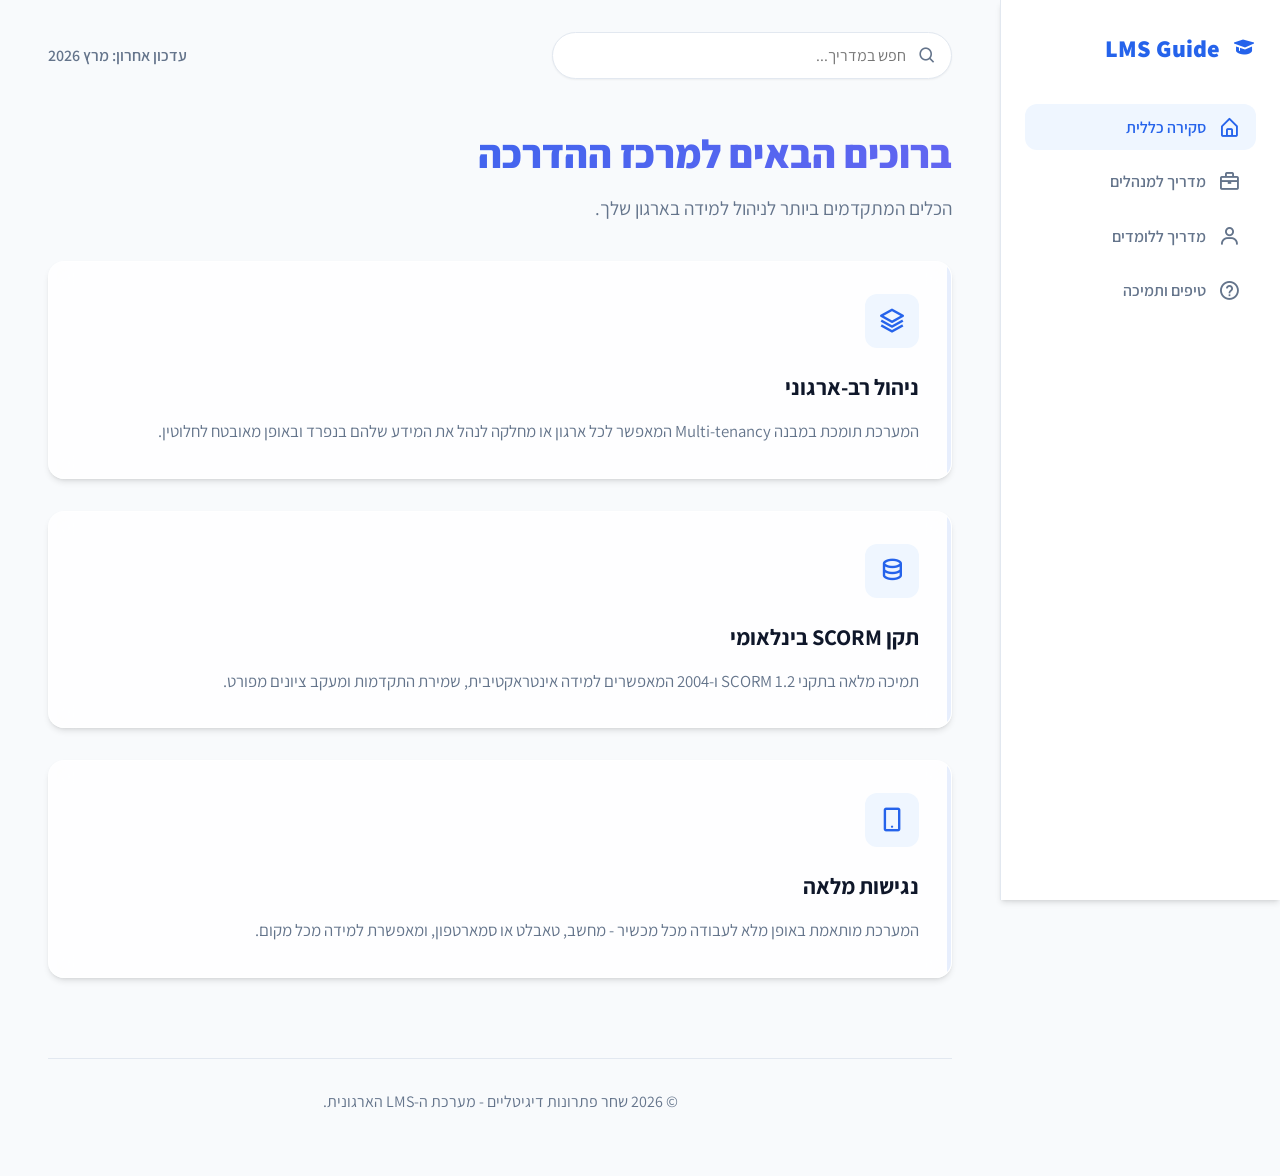
==== user_guide.html @ 354153dd "big update" ====
<!DOCTYPE html>
<html lang="he" dir="rtl">
<head>
    <meta charset="UTF-8">
    <meta name="viewport" content="width=device-width, initial-scale=1.0">
    <title>מרכז התמיכה וההדרכה - מערכת LMS</title>
    <link href="https://fonts.googleapis.com/css2?family=Assistant:wght@300;400;600;700;800&display=swap" rel="stylesheet">
    <link href='https://unpkg.com/boxicons@2.1.4/css/boxicons.min.css' rel='stylesheet'>
    <style>
        :root {
            --primary: #2563eb;
            --primary-light: #eff6ff;
            --secondary: #64748b;
            --success: #10b981;
            --accent: #f59e0b;
            --bg-main: #f8fafc;
            --sidebar-bg: #ffffff;
            --card-bg: rgba(255, 255, 255, 0.8);
            --border-color: #e2e8f0;
            --text-dark: #0f172a;
            --text-muted: #64748b;
            --shadow-sm: 0 1px 2px 0 rgb(0 0 0 / 0.05);
            --shadow-md: 0 4px 6px -1px rgb(0 0 0 / 0.1), 0 2px 4px -2px rgb(0 0 0 / 0.1);
            --shadow-lg: 0 10px 15px -3px rgb(0 0 0 / 0.1), 0 4px 6px -4px rgb(0 0 0 / 0.1);
            --radius: 16px;
        }

        * {
            margin: 0;
            padding: 0;
            box-sizing: border-box;
            transition: all 0.2s ease;
        }

        body {
            font-family: 'Assistant', sans-serif;
            background-color: var(--bg-main);
            color: var(--text-dark);
            display: flex;
            min-height: 100vh;
            overflow-x: hidden;
        }

        /* Sidebar */
        .sidebar {
            width: 280px;
            background: var(--sidebar-bg);
            border-left: 1px solid var(--border-color);
            padding: 2rem 1.5rem;
            position: fixed;
            height: 100vh;
            right: 0;
            top: 0;
            z-index: 100;
            box-shadow: var(--shadow-md);
        }

        .logo {
            display: flex;
            align-items: center;
            gap: 12px;
            font-size: 1.5rem;
            font-weight: 800;
            color: var(--primary);
            margin-bottom: 2.5rem;
        }

        .nav-menu {
            list-style: none;
        }

        .nav-item {
            margin-bottom: 8px;
        }

        .nav-link {
            display: flex;
            align-items: center;
            gap: 12px;
            padding: 12px 16px;
            text-decoration: none;
            color: var(--secondary);
            border-radius: 12px;
            font-weight: 600;
            cursor: pointer;
        }

        .nav-link:hover, .nav-link.active {
            background: var(--primary-light);
            color: var(--primary);
        }

        .nav-link i {
            font-size: 1.4rem;
        }

        /* Main Content */
        .main-content {
            flex: 1;
            margin-right: 280px;
            padding: 2rem 3rem;
        }

        /* Search Header */
        .page-header {
            margin-bottom: 3rem;
            display: flex;
            justify-content: space-between;
            align-items: center;
        }

        .search-box {
            position: relative;
            width: 400px;
        }

        .search-box input {
            width: 100%;
            padding: 12px 45px 12px 15px;
            border-radius: 50px;
            border: 1px solid var(--border-color);
            background: white;
            font-family: inherit;
            font-size: 1rem;
            box-shadow: var(--shadow-sm);
        }

        .search-box input:focus {
            outline: none;
            border-color: var(--primary);
            box-shadow: 0 0 0 4px rgba(37, 99, 235, 0.1);
        }

        .search-box i {
            position: absolute;
            right: 15px;
            top: 50%;
            transform: translateY(-50%);
            color: var(--secondary);
            font-size: 1.2rem;
        }

        /* Section Styling */
        .section {
            display: none;
            animation: fadeIn 0.4s ease-out;
        }

        .section.active {
            display: block;
        }

        @keyframes fadeIn {
            from { opacity: 0; transform: translateY(10px); }
            to { opacity: 1; transform: translateY(0); }
        }

        h1 {
            font-size: 2.5rem;
            font-weight: 800;
            margin-bottom: 1rem;
            background: linear-gradient(135deg, var(--primary), #6366f1);
            -webkit-background-clip: text;
            -webkit-text-fill-color: transparent;
        }

        .subtitle {
            font-size: 1.2rem;
            color: var(--text-muted);
            margin-bottom: 2.5rem;
        }

        /* Cards Grid */
        .grid {
            display: grid;
            grid-template-cols: repeat(auto-fit, minmax(320px, 1fr));
            gap: 2rem;
        }

        .card {
            background: var(--card-bg);
            backdrop-filter: blur(12px);
            -webkit-backdrop-filter: blur(12px);
            border: 1px solid rgba(255, 255, 255, 0.5);
            border-radius: var(--radius);
            padding: 2rem;
            box-shadow: var(--shadow-md);
            position: relative;
            overflow: hidden;
        }

        .card:hover {
            transform: translateY(-8px);
            box-shadow: var(--shadow-lg);
            border-color: var(--primary);
        }

        .card::before {
            content: '';
            position: absolute;
            top: 0;
            right: 0;
            width: 4px;
            height: 100%;
            background: var(--primary);
            opacity: 0.1;
        }

        .card-icon {
            width: 54px;
            height: 54px;
            background: var(--primary-light);
            color: var(--primary);
            border-radius: 12px;
            display: flex;
            align-items: center;
            justify-content: center;
            font-size: 1.8rem;
            margin-bottom: 1.5rem;
        }

        .card h3 {
            font-size: 1.4rem;
            font-weight: 700;
            margin-bottom: 1rem;
        }

        .card p {
            color: var(--text-muted);
            line-height: 1.7;
            font-size: 1.05rem;
        }

        /* Steps */
        .steps-container {
            margin-top: 2rem;
        }

        .step-item {
            display: flex;
            gap: 20px;
            margin-bottom: 2rem;
            padding: 1.5rem;
            background: white;
            border-radius: 16px;
            border: 1px solid var(--border-color);
        }

        .step-count {
            width: 40px;
            height: 40px;
            background: var(--primary);
            color: white;
            border-radius: 50%;
            display: flex;
            align-items: center;
            justify-content: center;
            font-weight: 800;
            flex-shrink: 0;
            box-shadow: 0 4px 10px rgba(37, 99, 235, 0.3);
        }

        .step-content h4 {
            font-size: 1.2rem;
            margin-bottom: 8px;
            font-weight: 700;
        }

        /* Tips */
        .tips-panel {
            background: linear-gradient(135deg, #1e293b, #0f172a);
            color: white;
            padding: 2.5rem;
            border-radius: 20px;
            margin-top: 3rem;
            display: flex;
            gap: 2rem;
            align-items: center;
        }

        .tips-panel i {
            font-size: 4rem;
            color: var(--accent);
        }

        .tips-list {
            list-style: none;
        }

        .tips-list li {
            position: relative;
            padding-right: 25px;
            margin-bottom: 12px;
        }

        .tips-list li::before {
            content: '✓';
            position: absolute;
            right: 0;
            color: var(--success);
            font-weight: bold;
        }

        /* Responsive */
        @media (max-width: 1024px) {
            .sidebar { width: 80px; padding: 2rem 0.5rem; }
            .nav-text, .logo span { display: none; }
            .main-content { margin-right: 80px; padding: 2rem; }
            .search-box { width: 100%; }
            .page-header { flex-direction: column; gap: 1rem; }
        }
    </style>
</head>
<body>

    <aside class="sidebar">
        <div class="logo">
            <i class='bx bxs-graduation'></i>
            <span>LMS Guide</span>
        </div>
        <ul class="nav-menu">
            <li class="nav-item">
                <a class="nav-link active" onclick="showSection('overview')">
                    <i class='bx bx-home-alt'></i>
                    <span class="nav-text">סקירה כללית</span>
                </a>
            </li>
            <li class="nav-item">
                <a class="nav-link" onclick="showSection('manager')">
                    <i class='bx bx-briefcase'></i>
                    <span class="nav-text">מדריך למנהלים</span>
                </a>
            </li>
            <li class="nav-item">
                <a class="nav-link" onclick="showSection('learner')">
                    <i class='bx bx-user'></i>
                    <span class="nav-text">מדריך ללומדים</span>
                </a>
            </li>
            <li class="nav-item">
                <a class="nav-link" onclick="showSection('faq')">
                    <i class='bx bx-help-circle'></i>
                    <span class="nav-text">טיפים ותמיכה</span>
                </a>
            </li>
        </ul>
    </aside>

    <main class="main-content">
        <header class="page-header">
            <div class="search-box">
                <i class='bx bx-search'></i>
                <input type="text" id="searchInput" placeholder="חפש במדריך..." onkeyup="searchContent()">
            </div>
            <div style="font-weight: 600; color: var(--secondary);">עדכון אחרון: מרץ 2026</div>
        </header>

        <!-- Section: Overview -->
        <section id="overview" class="section active">
            <h1>ברוכים הבאים למרכז ההדרכה</h1>
            <p class="subtitle">הכלים המתקדמים ביותר לניהול למידה בארגון שלך.</p>
            
            <div class="grid">
                <div class="card">
                    <div class="card-icon"><i class='bx bx-layer'></i></div>
                    <h3>ניהול רב-ארגוני</h3>
                    <p>המערכת תומכת במבנה Multi-tenancy המאפשר לכל ארגון או מחלקה לנהל את המידע שלהם בנפרד ובאופן מאובטח לחלוטין.</p>
                </div>
                <div class="card">
                    <div class="card-icon"><i class='bx bx-data'></i></div>
                    <h3>תקן SCORM בינלאומי</h3>
                    <p>תמיכה מלאה בתקני SCORM 1.2 ו-2004 המאפשרים למידה אינטראקטיבית, שמירת התקדמות ומעקב ציונים מפורט.</p>
                </div>
                <div class="card">
                    <div class="card-icon"><i class='bx bx-mobile-alt'></i></div>
                    <h3>נגישות מלאה</h3>
                    <p>המערכת מותאמת באופן מלא לעבודה מכל מכשיר - מחשב, טאבלט או סמארטפון, ומאפשרת למידה מכל מקום.</p>
                </div>
            </div>
        </section>

        <!-- Section: Manager -->
        <section id="manager" class="section">
            <h1>מדריך למנהלי הדרכה</h1>
            <p class="subtitle">ניהול משתמשים, הקצאת תכנים והפקת דוחות ביצועים.</p>

            <div class="grid">
                <div class="card">
                    <div class="card-icon"><i class='bx bx-group'></i></div>
                    <h3>ניהול עובדים</h3>
                    <p>הוספת עובדים חדשים, ניהול מחלקות ואיפוס סיסמאות בקלות דרך ממשק הניהול של הארגון.</p>
                </div>
                <div class="card">
                    <div class="card-icon"><i class='bx bx-upload'></i></div>
                    <h3>העלאת תכנים</h3>
                    <p>העלאת קבצי ZIP של לומדות. המערכת מפרקת ומאנדקסת את קבצי ה-SCORM באופן אוטומטי.</p>
                </div>
                <div class="card">
                    <div class="card-icon"><i class='bx bx-line-chart'></i></div>
                    <h3>ניתוח נתונים</h3>
                    <p>דוחות התקדמות בזמן אמת - מי התחיל, מי סיים, ציונים ממוצעים וזמן שהושקע בכל פרק למידה.</p>
                </div>
            </div>
        </section>

        <!-- Section: Learner -->
        <section id="learner" class="section">
            <h1>מדריך ללומד</h1>
            <p class="subtitle">כך תפיקו את המקסימום מחוויית הלמידה הדיגיטלית שלכם.</p>

            <div class="steps-container">
                <div class="step-item">
                    <div class="step-count">1</div>
                    <div class="step-content">
                        <h4>כניסה למערכת</h4>
                        <p>התחברו עם שם המשתמש והסיסמה שקיבלתם ממנהל ההדרכה. מומלץ לשנות את הסיסמה בכניסה הראשונה.</p>
                    </div>
                </div>
                <div class="step-item">
                    <div class="step-count">2</div>
                    <div class="step-content">
                        <h4>לוח הלומדות שלי</h4>
                        <p>במסך הראשי תמצאו את כל ההדרכות שהוקצו לכם. תוכלו לראות את אחוז ההתקדמות בכל לומדה.</p>
                    </div>
                </div>
                <div class="step-item">
                    <div class="step-count">3</div>
                    <div class="step-content">
                        <h4>למידה רציפה (Bookmark)</h4>
                        <p>המערכת שומרת אוטומטית היכן עצרתם. גם אם תסגרו את הדפדפן באמצע, תוכלו לחזור בדיוק לאותה נקודה.</p>
                    </div>
                </div>
            </div>
        </section>

        <!-- Section: FAQ/Tips -->
        <section id="faq" class="section">
            <h1>טיפים ותמיכה טכנית</h1>
            <p class="subtitle">עצות למידה מוצלחת ופתרון בעיות נפוצות.</p>

            <div class="tips-panel">
                <i class='bx bx-bulb'></i>
                <div>
                    <h2>טיפים ללמידה אפקטיבית</h2>
                    <ul class="tips-list" style="margin-top: 15px;">
                        <li><strong>שימוש בדפדפן מעודכן:</strong> השתמשו ב-Chrome או Edge לחוויה מיטבית.</li>
                        <li><strong>סביבת עבודה:</strong> בצעו את הלמידה במקום שקט עם חיבור אינטרנט יציב.</li>
                        <li><strong>סיום הדרכה:</strong> הקפידו להגיע למסך הסגירה הסופי כדי לוודא שכל הנתונים נשלחו ל-LMS.</li>
                        <li><strong>תעודות:</strong> חלק מהלומדות מאפשרות הורדת תעודת סיום לאחר השלמת 100% מהתוכן.</li>
                    </ul>
                </div>
            </div>
        </section>

        <footer style="margin-top: 5rem; padding: 2rem 0; border-top: 1px solid var(--border-color); color: var(--text-muted); text-align: center;">
            &copy; 2026 שחר פתרונות דיגיטליים - מערכת ה-LMS הארגונית.
        </footer>
    </main>

    <script>
        function showSection(id) {
            // Hide all sections
            document.querySelectorAll('.section').forEach(s => s.classList.remove('active'));
            // Show selected
            document.getElementById(id).classList.add('active');
            
            // Update nav active class
            document.querySelectorAll('.nav-link').forEach(l => l.classList.remove('active'));
            event.currentTarget.classList.add('active');
            
            // Scroll to top
            window.scrollTo({ top: 0, behavior: 'smooth' });
        }

        function searchContent() {
            let input = document.getElementById('searchInput').value.toLowerCase();
            let cards = document.querySelectorAll('.card');
            let steps = document.querySelectorAll('.step-item');

            if (input === "") {
                cards.forEach(c => c.style.display = 'block');
                steps.forEach(s => s.style.display = 'flex');
                return;
            }

            cards.forEach(card => {
                let text = card.innerText.toLowerCase();
                card.style.display = text.includes(input) ? 'block' : 'none';
            });

            steps.forEach(step => {
                let text = step.innerText.toLowerCase();
                step.style.display = text.includes(input) ? 'flex' : 'none';
            });
        }
    </script>
</body>
</html>
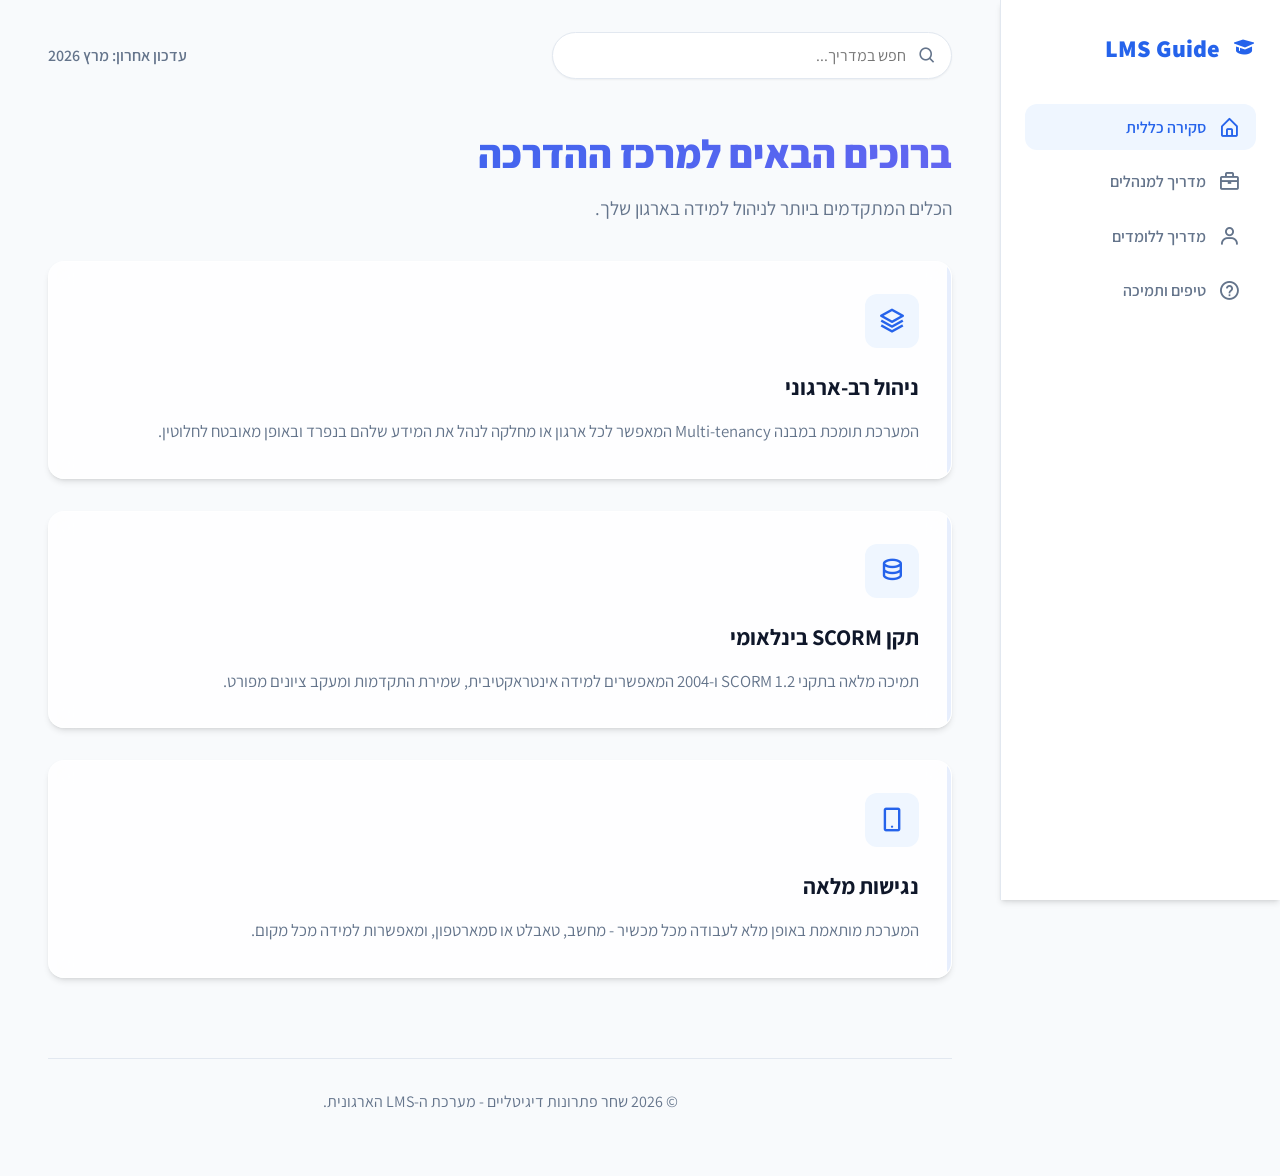
==== commit 32d5d48b: "Update login design and player behavior" ====
--- a/user_guide.html
+++ b/user_guide.html
@@ -164,6 +164,16 @@
             -webkit-text-fill-color: transparent;
         }
 
+        h2 {
+            font-size: 1.8rem;
+            font-weight: 700;
+            margin: 2rem 0 1rem;
+            color: var(--text-dark);
+            display: flex;
+            align-items: center;
+            gap: 10px;
+        }
+
         .subtitle {
             font-size: 1.2rem;
             color: var(--text-muted);
@@ -260,10 +270,26 @@
             box-shadow: 0 4px 10px rgba(37, 99, 235, 0.3);
         }
 
+        .step-content {
+            flex: 1;
+        }
+
         .step-content h4 {
             font-size: 1.2rem;
             margin-bottom: 8px;
             font-weight: 700;
+            color: var(--primary);
+        }
+
+        .step-content p {
+            line-height: 1.6;
+            color: var(--text-muted);
+        }
+
+        .step-content ul {
+            margin-top: 10px;
+            padding-right: 20px;
+            color: var(--text-muted);
         }
 
         /* Tips */
@@ -299,6 +325,17 @@
             right: 0;
             color: var(--success);
             font-weight: bold;
+        }
+
+        .badge-info {
+            background: var(--primary-light);
+            color: var(--primary);
+            padding: 4px 12px;
+            border-radius: 20px;
+            font-size: 0.85rem;
+            font-weight: 600;
+            display: inline-block;
+            margin-bottom: 10px;
         }
 
         /* Responsive */
@@ -374,31 +411,124 @@
                 <div class="card">
                     <div class="card-icon"><i class='bx bx-mobile-alt'></i></div>
                     <h3>נגישות מלאה</h3>
-                    <p>המערכת מותאמת באופן מלא לעבודה מכל מכשיר - מחשב, טאבלט או סמארטפון, ומאפשרת למידה מכל מקום.</p>
+                    <p>המערכת מותאמת באופן מלא לעבודה מכל מכשיר - מחשב, טאבלט או סמארטפון, ומאפשרות למידה מכל מקום.</p>
                 </div>
             </div>
         </section>
 
         <!-- Section: Manager -->
         <section id="manager" class="section">
-            <h1>מדריך למנהלי הדרכה</h1>
-            <p class="subtitle">ניהול משתמשים, הקצאת תכנים והפקת דוחות ביצועים.</p>
-
-            <div class="grid">
+            <h1>מדריך מקיף למנהלי הדרכה</h1>
+            <p class="subtitle">ניהול משתמשים, הקצאת תכנים, ניהול קבוצות והפקת דוחות ביצועים מתקדמים.</p>
+
+            <!-- Chapter 1: Courses -->
+            <h2><i class='bx bx-cloud-upload'></i> 1. ניהול והעלאת לומדות (SCORM)</h2>
+            <p class="text-muted mb-4">תהליך העלאת תכני למידה למערכת ופרסומם ללומדים.</p>
+            
+            <div class="steps-container">
+                <div class="step-item">
+                    <div class="step-count">1</div>
+                    <div class="step-content">
+                        <h4>הכנת הקובץ</h4>
+                        <p>וודאו שהלומדה מיוצאת כקובץ **ZIP** תואם תקן SCORM (1.2 או 2004). המערכת תזהה אוטומטית את קובץ המניפסט (imsmanifest.xml).</p>
+                    </div>
+                </div>
+                <div class="step-item">
+                    <div class="step-count">2</div>
+                    <div class="step-content">
+                        <h4>מילוי פרטי הלומדה</h4>
+                        <p>במסך "ניהול לומדות", הזינו את שם הלומדה, תיאור קצר (יוצג ללומדים) ובחרו קטגוריה רלוונטית (לדוגמה: אבטחת מידע, משאבי אנוש).</p>
+                    </div>
+                </div>
+                <div class="step-item">
+                    <div class="step-count">3</div>
+                    <div class="step-content">
+                        <h4>העלאה ופרסום</h4>
+                        <p>לחצו על "העלה ופרסם". המערכת תפרק את הקובץ, תשמור את המשאבים בענן ותהפוך את הלומדה לזמינה להקצאה.</p>
+                        <ul class="text-sm">
+                            <li>ניתן לצפות בתצוגה מקדימה לפני ההקצאה ע"י לחיצה על כפתור ה-Play.</li>
+                            <li>במידה והלומדה עודכנה, יש למחוק את הישנה ולהעלות גרסה חדשה.</li>
+                        </ul>
+                    </div>
+                </div>
+            </div>
+
+            <!-- Chapter 2: Groups -->
+            <h2><i class='bx bx-group'></i> 2. ניהול קבוצות למידה</h2>
+            <p class="text-muted mb-4">קבוצות הן הכלי היעיל ביותר לניהול למידה מחלקתית או נושאית.</p>
+
+            <div class="steps-container">
+                <div class="step-item">
+                    <div class="step-count">1</div>
+                    <div class="step-content">
+                        <h4>יצירת קבוצה</h4>
+                        <p>הזינו שם לקבוצה (לדוגמה: "צוות מכירות", "הנהלה") ולחצו על "צור קבוצה".</p>
+                    </div>
+                </div>
+                <div class="step-item">
+                    <div class="step-count">2</div>
+                    <div class="step-content">
+                        <h4>שיוך עובדים לקבוצה</h4>
+                        <p>לחצו על כפתור הניהול (גלגל שיניים) ליד שם הקבוצה. תחת "עובדים בקבוצה", לחצו על "הוסף עובד" ובחרו את העובדים הרצויים מהרשימה הארגונית.</p>
+                    </div>
+                </div>
+                <div class="step-item">
+                    <div class="step-count">3</div>
+                    <div class="step-content">
+                        <h4>הקצאת לומדות לקבוצה</h4>
+                        <p>באותו מסך ניהול קבוצה, תחת "לומדות שהוקצו", לחצו על "הקצה לומדה". כל עובד שמשוייך לקבוצה זו יקבל אוטומטית את הלומדה ללוח הלמידה שלו.</p>
+                        <div class="badge-info mt-2">טיפ: שיוך עובד חדש לקבוצה קיימת יקצה לו באופן אוטומטי את כל הלומדות המשוייכות לקבוצה.</div>
+                    </div>
+                </div>
+            </div>
+
+            <!-- Chapter 3: Users -->
+            <h2><i class='bx bx-user-plus'></i> 3. ניהול עובדים (משתמשים)</h2>
+            <p class="text-muted mb-4">יצירה, עריכה וניהול הרשאות של הלומדים בארגון.</p>
+
+            <div class="steps-container">
+                <div class="step-item">
+                    <div class="step-count">1</div>
+                    <div class="step-content">
+                        <h4>יצירת משתמש בודד</h4>
+                        <p>הזינו שם מלא, אימייל, טלפון וסיסמה ראשונית. בחרו תפקיד: **לומד** (גישה לתכנים בלבד) או **מנהל הדרכה** (גישה לממשק הניהול).</p>
+                    </div>
+                </div>
+                <div class="step-item">
+                    <div class="step-count">2</div>
+                    <div class="step-content">
+                        <h4>פעולות קבוצתיות (Bulk Actions)</h4>
+                        <p>ניתן לסמן מספר משתמשים בטבלה ולבצע פעולות משותפות כגון: שיוך קבוצתי לקבוצה, מחיקה קבוצתית או העברה בין ארגונים.</p>
+                    </div>
+                </div>
+                <div class="step-item">
+                    <div class="step-count">3</div>
+                    <div class="step-content">
+                        <h4>איפוס נתונים וסיסמאות</h4>
+                        <p>ניתן לאפס סיסמה ע"י עריכת המשתמש. כמו כן, ניתן לאפס את התקדמות הלמידה של עובד ספציפי (לביצוע הדרכה חוזרת) או לאפס את כלל הנתונים הארגוניים במכה אחת.</p>
+                    </div>
+                </div>
+            </div>
+
+            <!-- Chapter 4: Reports -->
+            <h2><i class='bx bx-line-chart'></i> 4. דוחות ומעקב למידה</h2>
+            <p class="text-muted mb-4">ניתוח נתונים בזמן אמת וייצוא לצורך בקרה ארגונית.</p>
+
+            <div class="grid" style="margin-top: 1rem;">
                 <div class="card">
-                    <div class="card-icon"><i class='bx bx-group'></i></div>
-                    <h3>ניהול עובדים</h3>
-                    <p>הוספת עובדים חדשים, ניהול מחלקות ואיפוס סיסמאות בקלות דרך ממשק הניהול של הארגון.</p>
+                    <div class="card-icon"><i class='bx bx-pie-chart-alt'></i></div>
+                    <h3>סטטיסטיקה חיה</h3>
+                    <p>צפו בכמות הלומדים הפעילים, אחוז ההשלמות וזמן הלמידה הממוצע ברמת הארגון או הקבוצה.</p>
                 </div>
                 <div class="card">
-                    <div class="card-icon"><i class='bx bx-upload'></i></div>
-                    <h3>העלאת תכנים</h3>
-                    <p>העלאת קבצי ZIP של לומדות. המערכת מפרקת ומאנדקסת את קבצי ה-SCORM באופן אוטומטי.</p>
+                    <div class="card-icon"><i class='bx bx-export'></i></div>
+                    <h3>ייצוא נתונים</h3>
+                    <p>ייצאו דוחות מפורטים בפורמט **Excel**, **CSV** או **PDF**. הדוח כולל שמות, ציונים, סטטוסי התקדמות ותאריכי סיום.</p>
                 </div>
                 <div class="card">
-                    <div class="card-icon"><i class='bx bx-line-chart'></i></div>
-                    <h3>ניתוח נתונים</h3>
-                    <p>דוחות התקדמות בזמן אמת - מי התחיל, מי סיים, ציונים ממוצעים וזמן שהושקע בכל פרק למידה.</p>
+                    <div class="card-icon"><i class='bx bx-edit-alt'></i></div>
+                    <h3>ניהול ידני</h3>
+                    <p>למנהלים יש הרשאה לערוך ידנית סטטוסי התקדמות או ציונים במקרים חריגים דרך כפתור העריכה בטבלת המעקב.</p>
                 </div>
             </div>
         </section>
@@ -450,6 +580,24 @@
                     </ul>
                 </div>
             </div>
+
+            <div class="card mt-6" style="background: white;">
+                <h3>שאלות נפוצות (FAQ)</h3>
+                <div style="margin-top: 1.5rem;">
+                    <details style="margin-bottom: 1rem; border-bottom: 1px solid var(--border-color); padding-bottom: 0.5rem;">
+                        <summary style="font-weight: 700; cursor: pointer; color: var(--primary);">הלומדה לא נפתחת לי, מה עושים?</summary>
+                        <p style="padding: 10px 0; color: var(--text-muted);">וודאו שאין חוסם פופ-אפים (Pop-up Blocker) מופעל בדפדפן. הלומדות נפתחות בחלון חדש ומאובטח.</p>
+                    </details>
+                    <details style="margin-bottom: 1rem; border-bottom: 1px solid var(--border-color); padding-bottom: 0.5rem;">
+                        <summary style="font-weight: 700; cursor: pointer; color: var(--primary);">האם המערכת עובדת בטלפון הנייד?</summary>
+                        <p style="padding: 10px 0; color: var(--text-muted);">כן, המערכת רספונסיבית לחלוטין. עם זאת, איכות הלמידה תלויה גם באופן שבו הלומדה עצמה עוצבה ע"י התוכן.</p>
+                    </details>
+                    <details style="margin-bottom: 1rem; border-bottom: 1px solid var(--border-color); padding-bottom: 0.5rem;">
+                        <summary style="font-weight: 700; cursor: pointer; color: var(--primary);">סיימתי את הלומדה וזה עדיין מראה 90%, מדוע?</summary>
+                        <p style="padding: 10px 0; color: var(--text-muted);">סביר להניח שחלפתם על פני שקופית אחת או שלא עניתם על שאלת תרגול. חזרו ללומדה וודאו שעברתם על כל התכנים.</p>
+                    </details>
+                </div>
+            </div>
         </section>
 
         <footer style="margin-top: 5rem; padding: 2rem 0; border-top: 1px solid var(--border-color); color: var(--text-muted); text-align: center;">
@@ -466,7 +614,10 @@
             
             // Update nav active class
             document.querySelectorAll('.nav-link').forEach(l => l.classList.remove('active'));
-            event.currentTarget.classList.add('active');
+            
+            // Find the link that has the onclick with this id
+            const targetLink = Array.from(document.querySelectorAll('.nav-link')).find(l => l.getAttribute('onclick').includes(id));
+            if(targetLink) targetLink.classList.add('active');
             
             // Scroll to top
             window.scrollTo({ top: 0, behavior: 'smooth' });
@@ -476,10 +627,12 @@
             let input = document.getElementById('searchInput').value.toLowerCase();
             let cards = document.querySelectorAll('.card');
             let steps = document.querySelectorAll('.step-item');
+            let headers = document.querySelectorAll('h2');
 
             if (input === "") {
                 cards.forEach(c => c.style.display = 'block');
                 steps.forEach(s => s.style.display = 'flex');
+                headers.forEach(h => h.style.display = 'flex');
                 return;
             }
 
@@ -492,6 +645,11 @@
                 let text = step.innerText.toLowerCase();
                 step.style.display = text.includes(input) ? 'flex' : 'none';
             });
+
+            headers.forEach(h => {
+                let text = h.innerText.toLowerCase();
+                h.style.display = text.includes(input) ? 'flex' : 'none';
+            });
         }
     </script>
 </body>
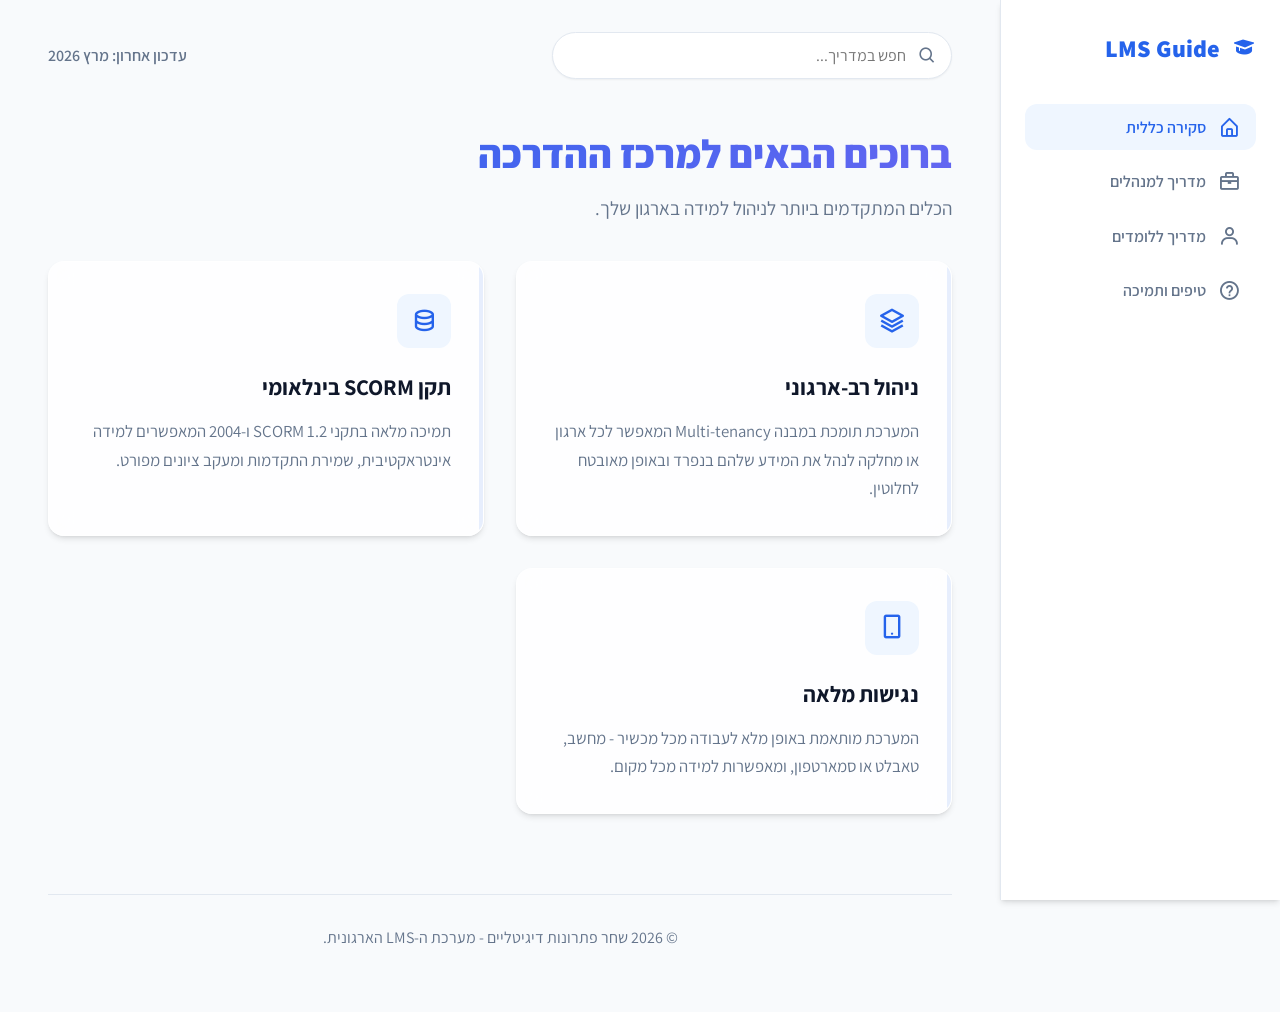
==== commit 842fe85a: "problems fix" ====
--- a/user_guide.html
+++ b/user_guide.html
@@ -161,6 +161,7 @@
             margin-bottom: 1rem;
             background: linear-gradient(135deg, var(--primary), #6366f1);
             -webkit-background-clip: text;
+            background-clip: text;
             -webkit-text-fill-color: transparent;
         }
 
@@ -183,7 +184,7 @@
         /* Cards Grid */
         .grid {
             display: grid;
-            grid-template-cols: repeat(auto-fit, minmax(320px, 1fr));
+            grid-template-columns: repeat(auto-fit, minmax(320px, 1fr));
             gap: 2rem;
         }
 
